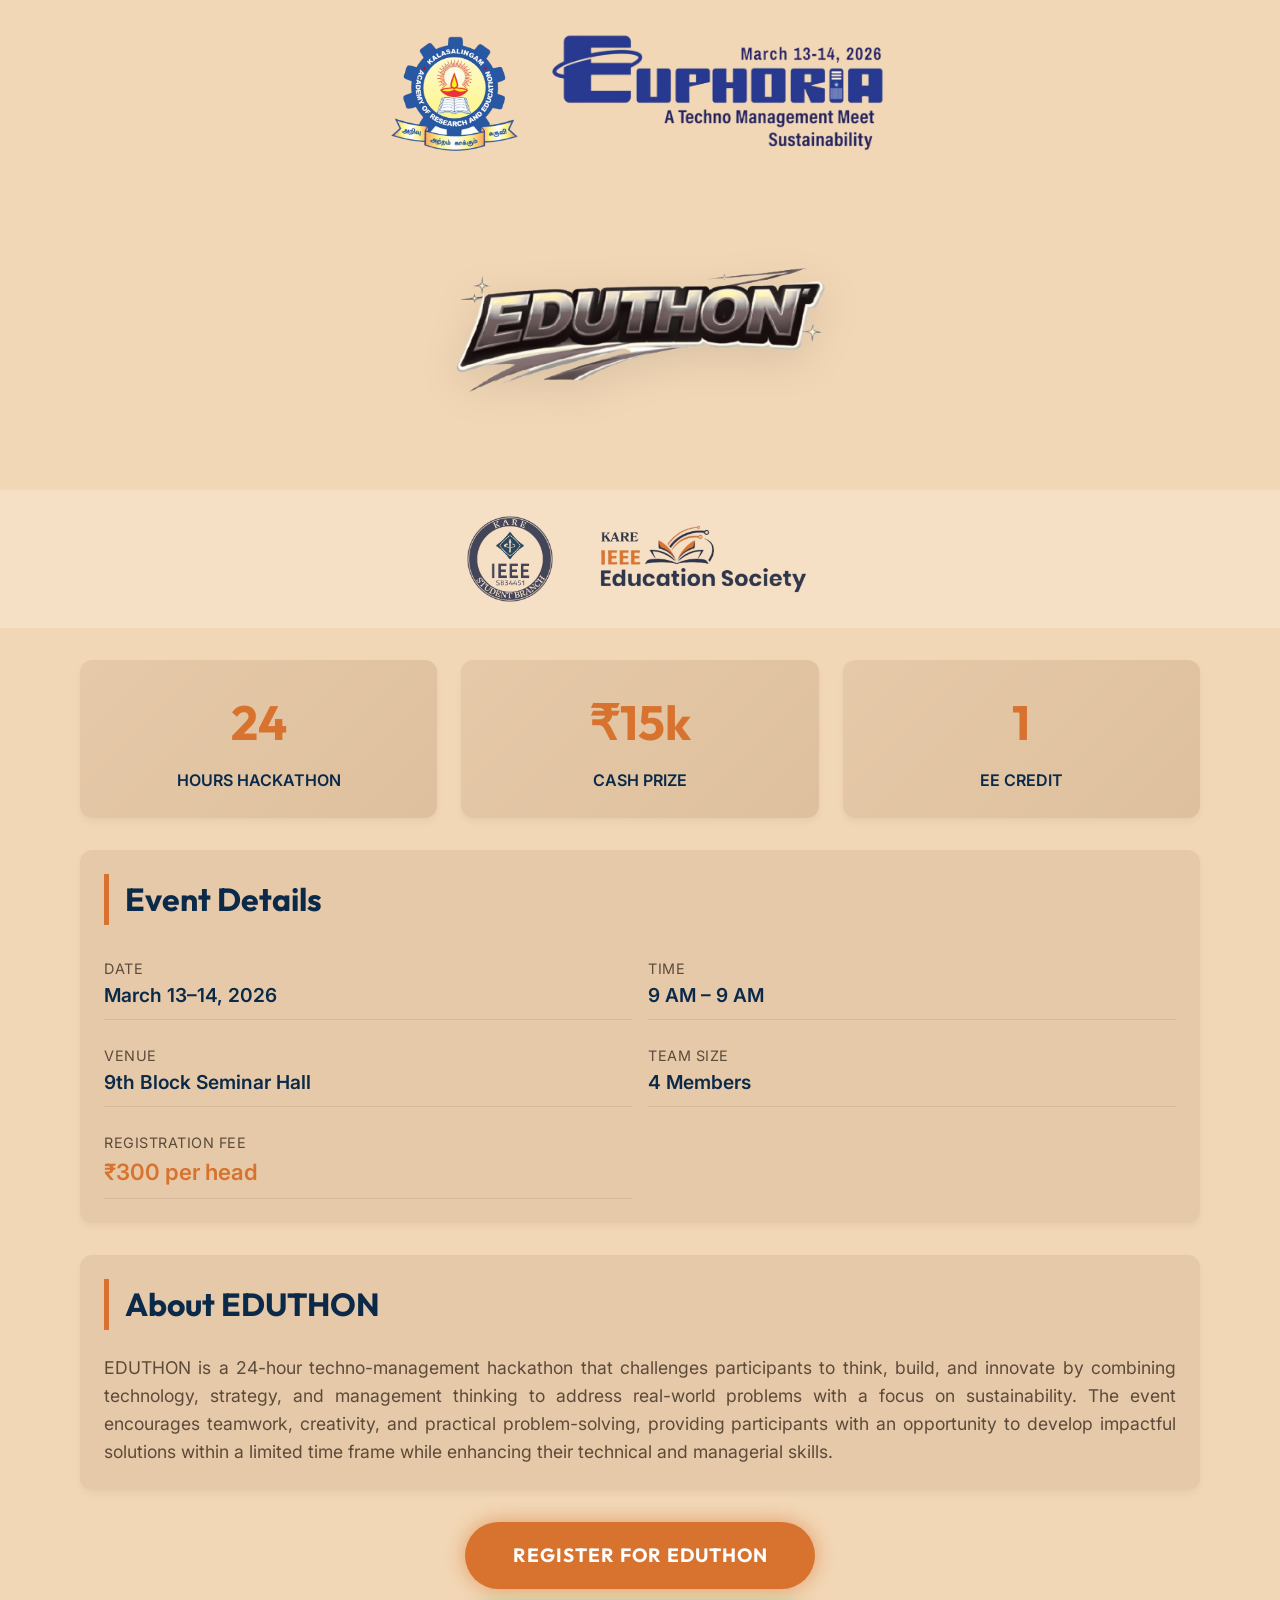
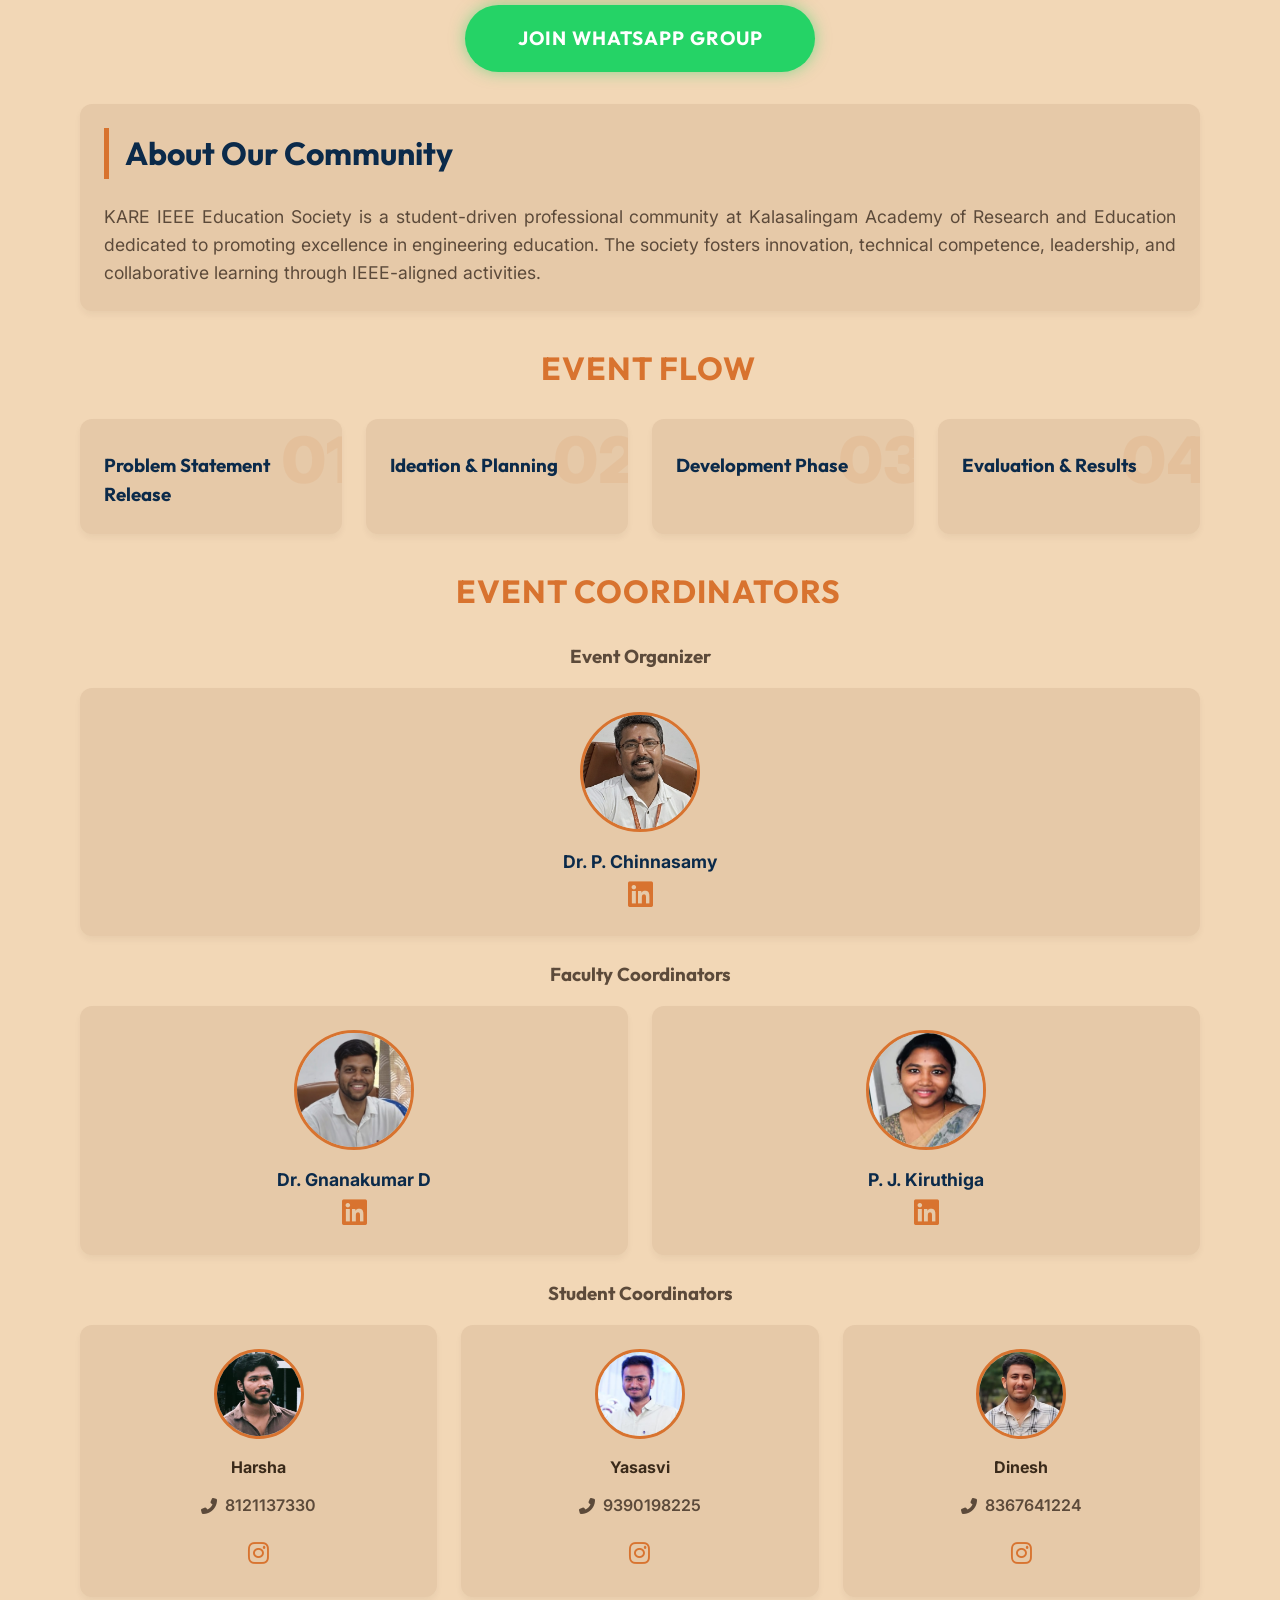
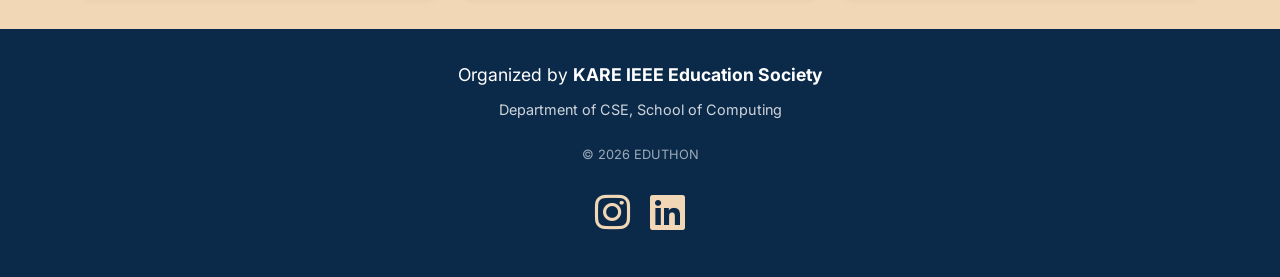
==== index.html @ a3dcdabf "Move project files to root for GitHub Pages" ====
<!DOCTYPE html>
<html lang="en">

<head>
    <meta charset="UTF-8">
    <meta name="viewport" content="width=device-width, initial-scale=1.0">
    <title>EDUTHON 2026</title>
    <!-- Google Fonts: Inter and Outfit for a premium feel -->
    <link rel="preconnect" href="https://fonts.googleapis.com">
    <link rel="preconnect" href="https://fonts.gstatic.com" crossorigin>
    <link
        href="https://fonts.googleapis.com/css2?family=Inter:wght@300;400;500;600;700&family=Outfit:wght@400;600;700&display=swap"
        rel="stylesheet">
    <link rel="stylesheet" href="https://cdnjs.cloudflare.com/ajax/libs/font-awesome/6.4.0/css/all.min.css">
    <link rel="stylesheet" href="style.css">
</head>

<body>

    <header class="hero-section">
        <div class="header-logos">
            <img src="photos/college_logo.png" alt="College Logo" class="header-partner-logo">
            <img src="photos/euphoria_logo.png" alt="Euphoria Logo" class="header-partner-logo">
        </div>
        <div class="hero-content">
            <img src="photos/eduthon_logo.png" alt="EDUTHON" class="eduthon-logo">
        </div>
    </header>

    <!-- LOGO STRIP -->
    <section class="logo-strip">
        <div class="container logo-row">

            <img src="photos/ieee_logo.png" alt="IEEE Logo" class="partner-logo">
            <img src="photos/ieee_eds_logo.png" alt="IEEE Education Society Logo" class="partner-logo">
        </div>
    </section>

    <!-- KEY HIGHLIGHTS -->
    <section class="highlights-section fade-in">
        <div class="container grid-3">
            <div class="card highlight-card">
                <div class="icon-text">24</div>
                <p>Hours Hackathon</p>
            </div>
            <div class="card highlight-card">
                <div class="icon-text">₹15k</div>
                <p>Cash Prize</p>
            </div>
            <div class="card highlight-card">
                <div class="icon-text">1</div>
                <p>EE Credit</p>
            </div>
        </div>
    </section>

    <!-- EVENT INFORMATION -->
    <section class="event-info-section fade-in">
        <div class="container">
            <div class="card info-card">
                <h2 class="section-title">Event Details</h2>
                <div class="info-grid">
                    <div class="info-item">
                        <span class="label">Date</span>
                        <span class="value">March 13–14, 2026</span>
                    </div>
                    <div class="info-item">
                        <span class="label">Time</span>
                        <span class="value">9 AM – 9 AM</span>
                    </div>
                    <div class="info-item">
                        <span class="label">Venue</span>
                        <span class="value">9th Block Seminar Hall</span>
                    </div>
                    <div class="info-item">
                        <span class="label">Team Size</span>
                        <span class="value">4 Members</span>
                    </div>
                    <div class="info-item highlight-cost">
                        <span class="label">Registration Fee</span>
                        <span class="value">₹300 per head</span>
                    </div>
                </div>
            </div>
        </div>
    </section>

    <!-- ABOUT THE EVENT -->
    <section class="about-section fade-in">
        <div class="container">
            <div class="card text-card">
                <h2 class="section-title">About EDUTHON</h2>
                <p class="body-text">
                    EDUTHON is a 24-hour techno-management hackathon that challenges participants to think, build, and
                    innovate by combining technology, strategy, and management thinking to address real-world problems
                    with a focus on sustainability. The event encourages teamwork, creativity, and practical
                    problem-solving, providing participants with an opportunity to develop impactful solutions within
                    a limited time frame while enhancing their technical and managerial skills.
                </p>
            </div>
        </div>
    </section>

    <!-- CALL TO ACTION -->
    <section class="cta-section fade-in">
        <div class="container cta-container">
            <a href="https://euphoria.kalasalingam.ac.in/pages/form/registerform.php" class="btn btn-primary"
                target="_blank">
                Register for EDUTHON
            </a>
            <a href="https://chat.whatsapp.com/HaiMQS2nNc85Xj8vm456Uv?mode=gi_t" class="btn btn-whatsapp"
                target="_blank">
                Join WhatsApp Group
            </a>
        </div>
    </section>

    <!-- ABOUT OUR COMMUNITY -->
    <section class="community-section fade-in">
        <div class="container">
            <div class="card text-card">
                <h2 class="section-title">About Our Community</h2>
                <p class="body-text">
                    KARE IEEE Education Society is a student-driven professional community at
                    Kalasalingam Academy of Research and Education dedicated to promoting excellence
                    in engineering education. The society fosters innovation, technical competence,
                    leadership, and collaborative learning through IEEE-aligned activities.
                </p>
            </div>
        </div>
    </section>

    <!-- EVENT FLOW -->
    <section class="flow-section fade-in">
        <div class="container">
            <h2 class="section-title center-title">Event Flow</h2>
            <div class="flow-grid">
                <div class="card flow-card">
                    <span class="step-number">01</span>
                    <h3>Problem Statement Release</h3>
                </div>
                <div class="card flow-card">
                    <span class="step-number">02</span>
                    <h3>Ideation & Planning</h3>
                </div>
                <div class="card flow-card">
                    <span class="step-number">03</span>
                    <h3>Development Phase</h3>
                </div>
                <div class="card flow-card">
                    <span class="step-number">04</span>
                    <h3>Evaluation & Results</h3>
                </div>
            </div>
        </div>
    </section>

    <!-- EVENT COORDINATORS -->
    <section class="coordinators-section fade-in">
        <div class="container">
            <h2 class="section-title center-title">Event Coordinators</h2>

            <!-- Organizer -->
            <div class="coordinator-group">
                <h3 class="group-title">Event Organizer</h3>
                <div class="card profile-card">
                    <img src="photos/organizer.jpeg" alt="Dr. P. Chinnasamy" class="profile-img">
                    <div class="profile-info">
                        <h4>Dr. P. Chinnasamy</h4>
                        <a href="https://www.linkedin.com/in/dr-p-chinnasamy-52674b3b" target="_blank"
                            class="profile-link"><i class="fab fa-linkedin fa-2x"></i></a>
                    </div>
                </div>
            </div>

            <!-- Faculty -->
            <div class="coordinator-group">
                <h3 class="group-title">Faculty Coordinators</h3>
                <div class="grid-2">
                    <div class="card profile-card">
                        <img src="photos/faculty_1.jpeg" alt="Dr. Gnanakumar D" class="profile-img">
                        <div class="profile-info">
                            <h4>Dr. Gnanakumar D</h4>
                            <a href="https://www.linkedin.com/in/gnanakumar-d" target="_blank" class="profile-link"><i
                                    class="fab fa-linkedin fa-2x"></i></a>
                        </div>
                    </div>
                    <div class="card profile-card">
                        <img src="photos/faculty_2.jpeg" alt="P. J. Kiruthiga" class="profile-img">
                        <div class="profile-info">
                            <h4>P. J. Kiruthiga</h4>
                            <a href="https://www.linkedin.com/in/kiruthiga-pj" target="_blank" class="profile-link"><i
                                    class="fab fa-linkedin fa-2x"></i></a>
                        </div>
                    </div>
                </div>
            </div>

            <!-- Student -->
            <div class="coordinator-group">
                <h3 class="group-title">Student Coordinators</h3>
                <div class="grid-3">
                    <div class="card profile-card simple-profile">
                        <img src="photos/student_1.jpeg" alt="Harsha" class="profile-img small">
                        <h4>Harsha</h4>
                        <a href="tel:+918121137330" class="phone-link"><i class="fas fa-phone fa-flip-horizontal"></i>
                            8121137330</a>
                        <a href="https://www.instagram.com/urs_harsha_133?igsh=Z2Y0eGl3ZTNhd2d6" target="_blank"
                            class="student-insta-link"><i class="fab fa-instagram"></i></a>
                    </div>
                    <div class="card profile-card simple-profile">
                        <img src="../photos/student_2.jpeg" alt="Yasasvi" class="profile-img small">
                        <h4>Yasasvi</h4>
                        <a href="tel:+919390198225" class="phone-link"><i class="fas fa-phone fa-flip-horizontal"></i>
                            9390198225</a>
                        <a href="https://www.instagram.com/yasasvi_reddy______?igsh=NGo5aGl6em45bTdj" target="_blank"
                            class="student-insta-link"><i class="fab fa-instagram"></i></a>
                    </div>
                    <div class="card profile-card simple-profile">
                        <img src="../photos/student_3.jpeg" alt="Dinesh" class="profile-img small">
                        <h4>Dinesh</h4>
                        <a href="tel:+918367641224" class="phone-link"><i class="fas fa-phone fa-flip-horizontal"></i>
                            8367641224</a>
                        <a href="https://www.instagram.com/dinesh._.naidu._.06?igsh=ejYzMWwxYm9odjIy" target="_blank"
                            class="student-insta-link"><i class="fab fa-instagram"></i></a>
                    </div>
                </div>
            </div>
        </div>
    </section>

    <!-- FOOTER -->
    <footer class="footer">
        <div class="container">
            <p class="footer-org">Organized by <strong>KARE IEEE Education Society</strong></p>
            <p class="footer-dept">Department of CSE, School of Computing</p>
            <p class="copyright">&copy; 2026 EDUTHON</p>
            <div class="social-links">
                <a href="https://www.instagram.com/kare_ieee_eds_official?igsh=NXN4azc3Nm1lbXIy" target="_blank"
                    class="social-icon"><i class="fab fa-instagram"></i></a>
                <a href="https://www.linkedin.com/company/ieee-eds-kare-sb/" target="_blank" class="social-icon"><i
                        class="fab fa-linkedin"></i></a>
            </div>
        </div>
    </footer>

    <script src="script.js"></script>
</body>

</html>
---- style.css ----
/* RESET & VARIABLES */
:root {
    /* Color Palette */
    --bg-primary: #F2D7B6;
    /* Cream/Beige */
    --bg-secondary: #E6C9A8;
    /* Light Brown/Sand */
    --text-primary: #3A2A1A;
    /* Dark Brown/Charcoal */
    --text-secondary: #5C4A3A;
    /* Slightly lighter brown */
    --accent-color: #D8732F;
    /* Burnt Orange */
    --whatsapp-green: #25D366;
    --text-dark: #0B2A4A;
    /* Deep Navy/Dark Brown */

    /* Spacing */
    --spacing-sm: 8px;
    --spacing-md: 16px;
    --spacing-lg: 24px;
    --spacing-xl: 32px;

    /* Border Radius */
    --radius-md: 12px;
    --radius-lg: 20px;

    /* Fonts */
    --font-heading: 'Outfit', sans-serif;
    --font-body: 'Inter', sans-serif;
}

* {
    margin: 0;
    padding: 0;
    box-sizing: border-box;
}

body {
    background-color: var(--bg-primary);
    color: var(--text-primary);
    font-family: var(--font-body);
    line-height: 1.6;
    overflow-x: hidden;
}

img {
    max-width: 100%;
    display: block;
}

a {
    text-decoration: none;
    color: inherit;
    transition: opacity 0.3s ease;
}

a:hover {
    opacity: 0.8;
}

/* UTILITY CLASSES */
.container {
    width: 90%;
    max-width: 1200px;
    margin: 0 auto;
    padding: 0 var(--spacing-md);
}

.text-center {
    text-align: center;
}

.section-title {
    font-family: var(--font-heading);
    font-size: 2rem;
    font-weight: 700;
    color: var(--text-dark);
    margin-bottom: var(--spacing-lg);
    border-left: 5px solid var(--accent-color);
    padding-left: var(--spacing-md);
}

.center-title {
    border-left: none;
    text-align: center;
    color: var(--accent-color);
    text-transform: uppercase;
    letter-spacing: 1px;
}

/* CARD STYLES */
.card {
    background-color: var(--bg-secondary);
    border-radius: var(--radius-md);
    padding: var(--spacing-lg);
    box-shadow: 0 4px 6px rgba(58, 42, 26, 0.05);
    /* Subtle shadow using dark brown */
    transition: transform 0.3s ease, box-shadow 0.3s ease;
}

.card:hover {
    transform: translateY(-5px);
    box-shadow: 0 10px 15px rgba(58, 42, 26, 0.1);
}

/* HERO SECTION */
.hero-section {
    position: relative;
    padding: var(--spacing-xl) 0;
    text-align: center;
    min-height: 50vh;
    display: flex;
    flex-direction: column;
    align-items: center;
    justify-content: center;
}

.header-logos {
    display: flex;
    justify-content: center;
    align-items: center;
    gap: var(--spacing-lg);
    margin-bottom: var(--spacing-lg);
    width: 100%;
}

.header-partner-logo {
    height: 120px;
    /* Adjustable based on preference */
    width: auto;
    object-fit: contain;
}

.eduthon-logo {
    max-width: 500px;
    width: 100%;
    margin: 0 auto;
    /* Hero is mainly for this logo */
    filter: drop-shadow(0 10px 20px rgba(0, 0, 0, 0.1));
}

/* LOGO STRIP */
.logo-strip {
    padding: var(--spacing-lg) 0;
    background-color: rgba(255, 255, 255, 0.2);
    /* Slight contrast */
    margin-bottom: var(--spacing-xl);
}

.logo-row {
    display: flex;
    justify-content: center;
    align-items: center;
    gap: var(--spacing-xl);
    flex-wrap: wrap;
}

.partner-logo {
    height: 90px;
    width: auto;
    opacity: 0.9;
    mix-blend-mode: multiply;
    /* Blends better with cream bg */
}

/* GRID SYSTEMS */
.grid-3 {
    display: grid;
    grid-template-columns: repeat(auto-fit, minmax(250px, 1fr));
    gap: var(--spacing-lg);
}

.grid-2 {
    display: grid;
    grid-template-columns: repeat(auto-fit, minmax(300px, 1fr));
    gap: var(--spacing-lg);
}

/* HIGHLIGHTS */
.highlights-section {
    margin-bottom: var(--spacing-xl);
}

.highlight-card {
    text-align: center;
    background: linear-gradient(135deg, var(--bg-secondary), #dec09e);
}

.icon-text {
    font-family: var(--font-heading);
    font-size: 3rem;
    font-weight: 700;
    color: var(--accent-color);
    margin-bottom: var(--spacing-sm);
}

.highlight-card p {
    font-weight: 600;
    color: var(--text-dark);
    text-transform: uppercase;
}

/* EVENT INFO */
.event-info-section {
    margin-bottom: var(--spacing-xl);
}

.info-grid {
    display: grid;
    grid-template-columns: 1fr;
    gap: var(--spacing-md);
}

@media (min-width: 600px) {
    .info-grid {
        grid-template-columns: repeat(2, 1fr);
    }
}

.info-item {
    display: flex;
    flex-direction: column;
    padding: var(--spacing-sm) 0;
    border-bottom: 1px solid rgba(58, 42, 26, 0.1);
}

.info-item .label {
    font-size: 0.9rem;
    color: var(--text-secondary);
    text-transform: uppercase;
    letter-spacing: 0.5px;
}

.info-item .value {
    font-size: 1.2rem;
    font-weight: 600;
    color: var(--text-dark);
}

.highlight-cost .value {
    color: var(--accent-color);
    font-size: 1.4rem;
}

/* ABOUT & COMMUNITY */
.about-section,
.community-section {
    margin-bottom: var(--spacing-xl);
}

.body-text {
    font-size: 1.1rem;
    color: var(--text-secondary);
    text-align: justify;
}

/* CALL TO ACTION */
.cta-section {
    margin-bottom: var(--spacing-xl);
    text-align: center;
}

.cta-container {
    display: flex;
    flex-direction: column;
    align-items: center;
    gap: var(--spacing-md);
}

.btn {
    display: inline-block;
    padding: 18px 40px;
    border-radius: 50px;
    font-family: var(--font-heading);
    font-weight: 700;
    font-size: 1.2rem;
    text-transform: uppercase;
    letter-spacing: 1px;
    width: 100%;
    max-width: 350px;
    transition: all 0.3s ease;
    box-shadow: 0 4px 10px rgba(0, 0, 0, 0.1);
}

.btn-primary {
    background-color: var(--accent-color);
    color: #fff;
    box-shadow: 0 0 20px rgba(216, 115, 47, 0.6);
    animation: pulse 2s infinite;
}

.btn-primary:hover {
    background-color: #bf6426;
    transform: translateY(-2px);
    box-shadow: 0 0 30px rgba(216, 115, 47, 0.8);
}

.btn-whatsapp {
    background-color: var(--whatsapp-green);
    color: #fff;
    box-shadow: 0 0 15px rgba(37, 211, 102, 0.5);
}

.btn-whatsapp:hover {
    background-color: #1ebc57;
    transform: translateY(-2px);
    box-shadow: 0 0 25px rgba(37, 211, 102, 0.7);
}

/* EVENT FLOW */
.flow-section {
    margin-bottom: var(--spacing-xl);
}

.flow-grid {
    display: grid;
    grid-template-columns: repeat(auto-fit, minmax(200px, 1fr));
    gap: var(--spacing-lg);
}

.flow-card {
    position: relative;
    padding-top: var(--spacing-xl);
    overflow: hidden;
}

.step-number {
    position: absolute;
    top: -10px;
    right: -10px;
    font-size: 4rem;
    font-weight: 900;
    color: rgba(216, 115, 47, 0.1);
    /* Transparent accent */
    z-index: 0;
}

.flow-card h3 {
    position: relative;
    z-index: 1;
    font-family: var(--font-heading);
    color: var(--text-dark);
}

/* COORDINATORS */
.coordinators-section {
    margin-bottom: var(--spacing-xl);
}

.group-title {
    text-align: center;
    margin: var(--spacing-lg) 0 var(--spacing-md);
    color: var(--text-secondary);
    font-family: var(--font-heading);
}

.profile-card {
    display: flex;
    flex-direction: column;
    align-items: center;
    text-align: center;
    gap: var(--spacing-sm);
}

.profile-img {
    width: 120px;
    height: 120px;
    border-radius: 50%;
    object-fit: cover;
    border: 3px solid var(--accent-color);
    margin-bottom: var(--spacing-sm);
    background-color: #ddd;
    /* Placeholder color */
}

.profile-img.small {
    width: 90px;
    height: 90px;
}

.profile-info h4 {
    font-size: 1.1rem;
    color: var(--text-dark);
    margin-bottom: 4px;
}

.profile-link {
    font-size: 0.9rem;
    color: var(--accent-color);
    text-decoration: underline;
}

.simple-profile p {
    font-weight: 600;
    color: var(--text-secondary);
}

/* Phone Links */
.phone-link {
    display: flex;
    align-items: center;
    justify-content: center;
    gap: 8px;
    margin-top: 5px;
    font-weight: 600;
    color: var(--text-secondary);
    transition: color 0.3s ease;
}

.phone-link:hover {
    color: var(--accent-color);
}

.student-insta-link {
    display: inline-block;
    color: var(--accent-color);
    font-size: 1.5rem;
    margin-top: 8px;
    transition: transform 0.3s ease;
}

.student-insta-link:hover {
    transform: scale(1.1);
}

/* FOOTER */
.footer {
    background-color: var(--text-dark);
    color: #fff;
    /* Lightened cream */
    padding: var(--spacing-xl) 0;
    text-align: center;
}

.footer-org {
    font-size: 1.1rem;
    margin-bottom: var(--spacing-sm);
}

.footer-dept {
    font-size: 0.9rem;
    opacity: 0.8;
    margin-bottom: var(--spacing-lg);
}

.copyright {
    font-size: 0.8rem;
    opacity: 0.6;
    margin-bottom: var(--spacing-md);
}

.social-links {
    display: flex;
    justify-content: center;
    gap: 20px;
}

.social-icon {
    font-size: 2.5rem;
    color: var(--bg-primary);
    /* Cream color for footer icons */
    transition: color 0.3s ease, transform 0.3s ease;
}

.social-icon:hover {
    color: var(--accent-color);
    transform: translateY(-3px);
}

/* ANIMATIONS */
.fade-in {
    opacity: 0;
    transform: translateY(20px);
    transition: opacity 0.6s ease-out, transform 0.6s ease-out;
}

.fade-in.visible {
    opacity: 1;
    transform: translateY(0);
}

@keyframes pulse {
    0% {
        box-shadow: 0 0 0 0 rgba(216, 115, 47, 0.7);
    }

    70% {
        box-shadow: 0 0 0 15px rgba(216, 115, 47, 0);
    }

    100% {
        box-shadow: 0 0 0 0 rgba(216, 115, 47, 0);
    }
}

/* RESPONSIVE */
@media (max-width: 600px) {
    .section-title {
        font-size: 1.5rem;
    }

    .logo-row {
        gap: var(--spacing-md);
    }

    .partner-logo {
        height: 40px;
    }

    .highlights-section .grid-3 {
        grid-template-columns: 1fr;
    }
}
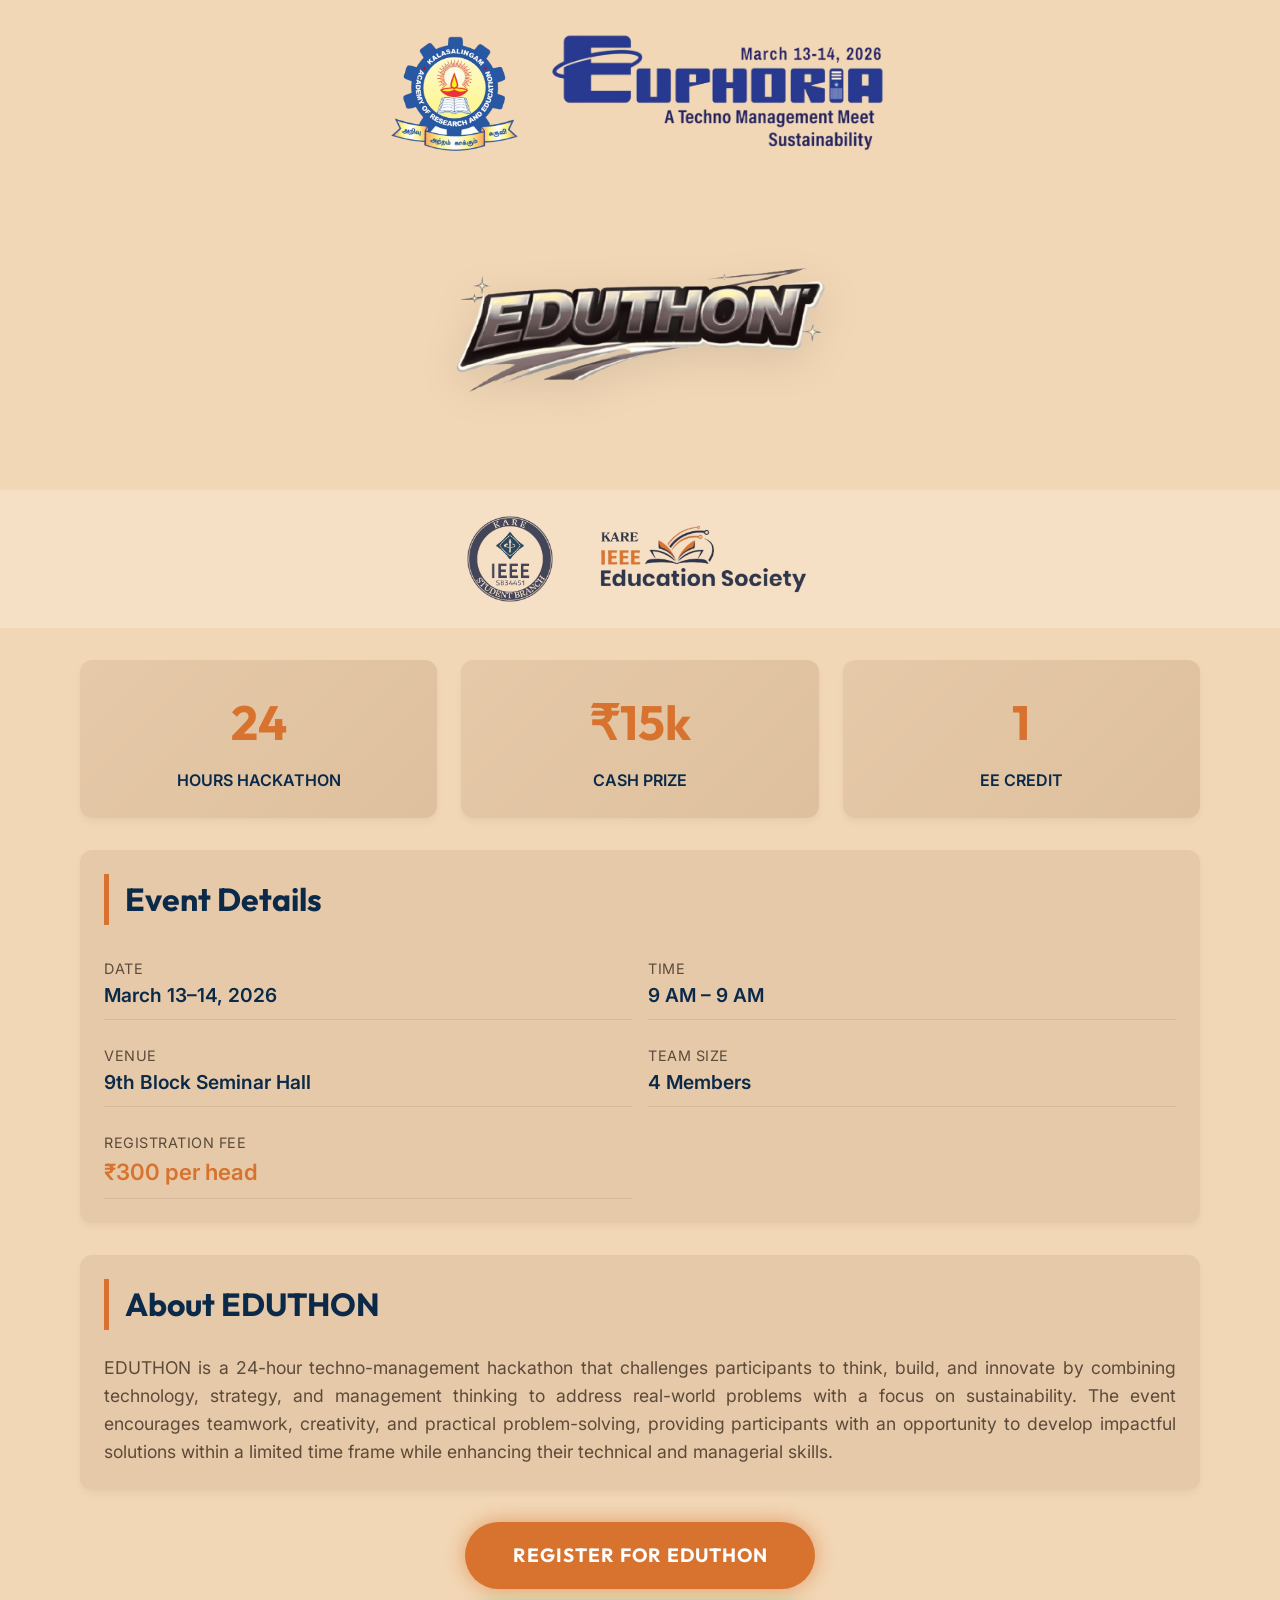
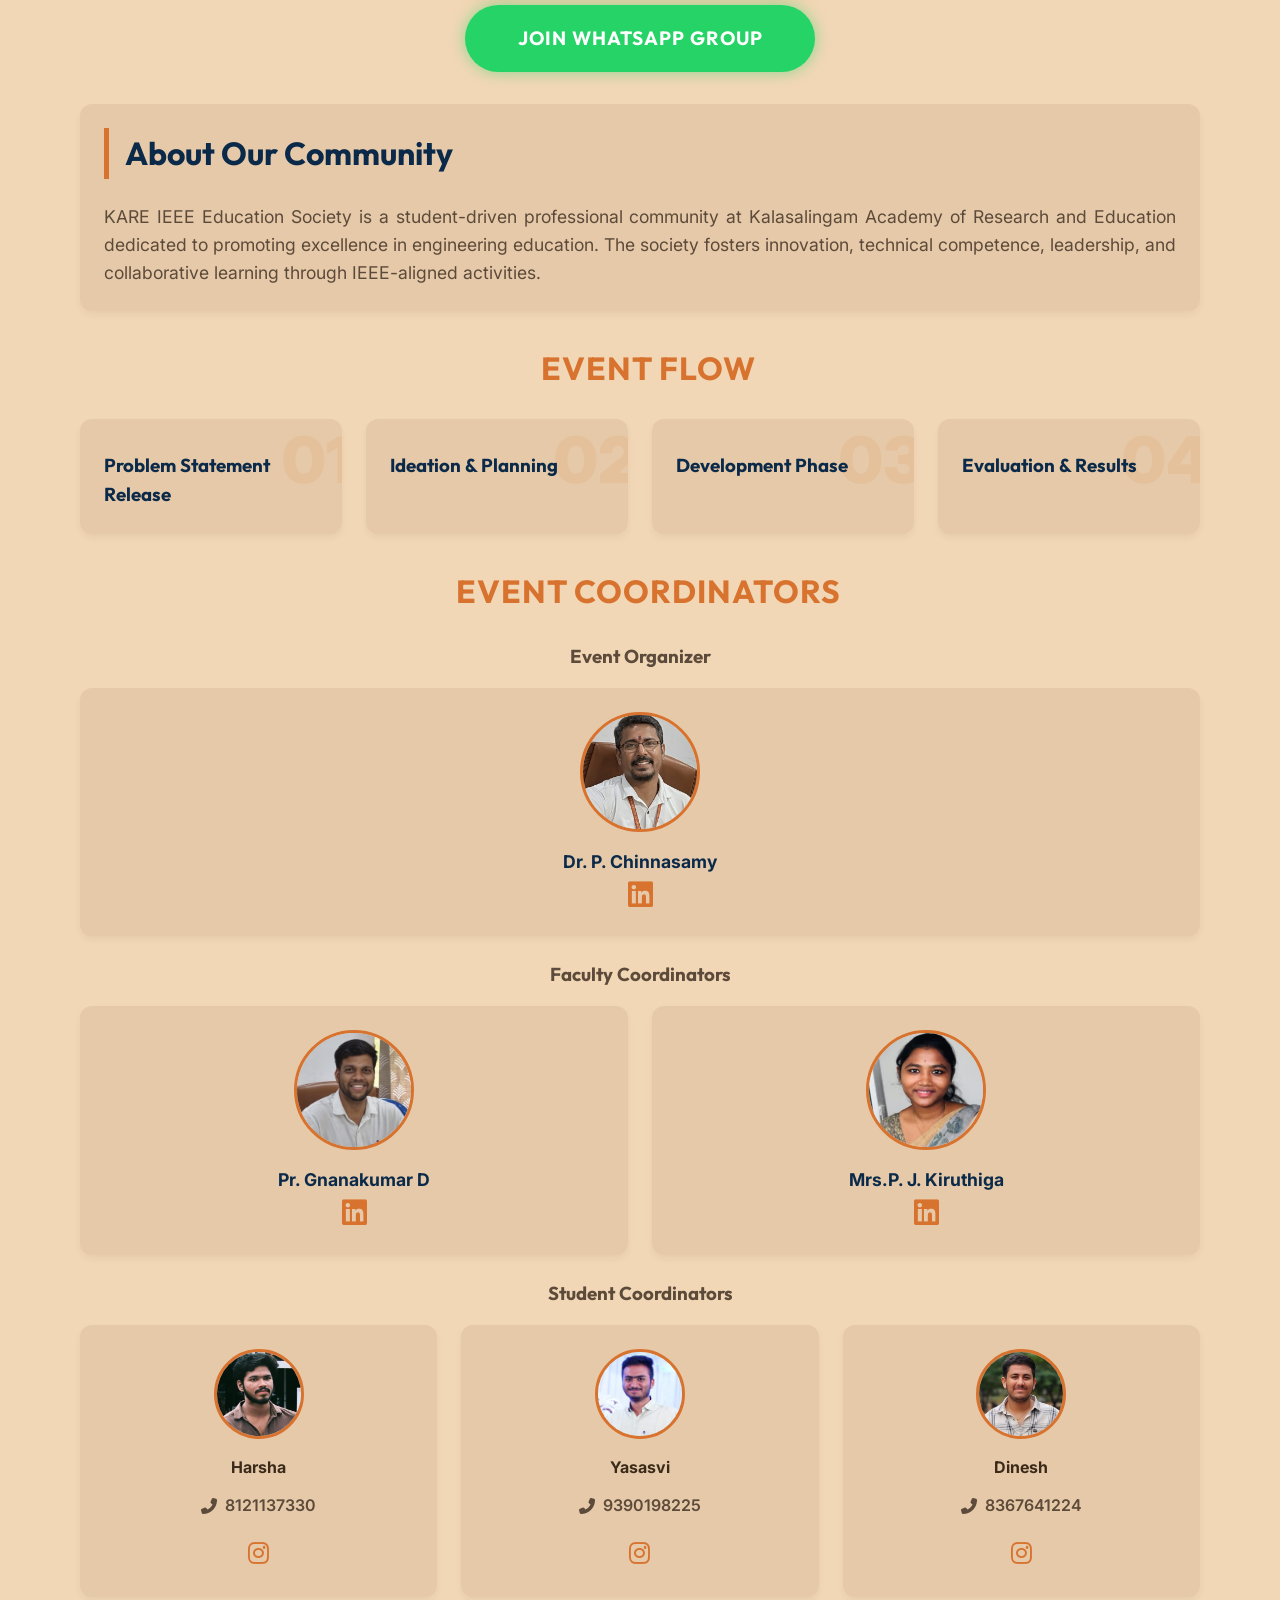
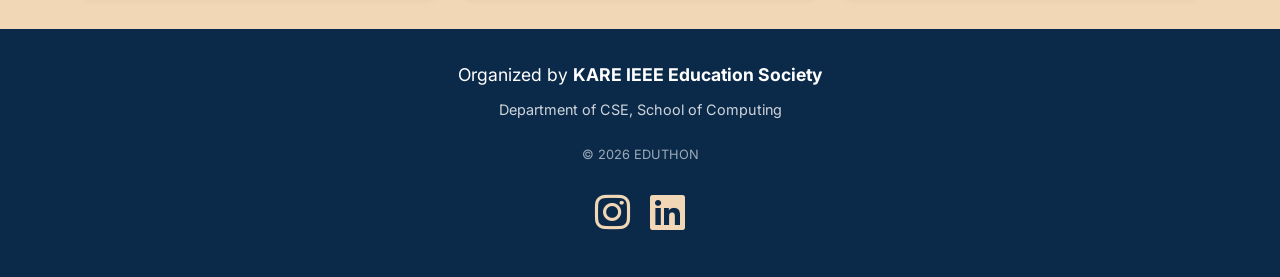
==== commit 4ca304f9: "Update1" ====
--- a/index.html
+++ b/index.html
@@ -180,7 +180,7 @@
                     <div class="card profile-card">
                         <img src="photos/faculty_1.jpeg" alt="Dr. Gnanakumar D" class="profile-img">
                         <div class="profile-info">
-                            <h4>Dr. Gnanakumar D</h4>
+                            <h4>Pr. Gnanakumar D</h4>
                             <a href="https://www.linkedin.com/in/gnanakumar-d" target="_blank" class="profile-link"><i
                                     class="fab fa-linkedin fa-2x"></i></a>
                         </div>
@@ -188,7 +188,7 @@
                     <div class="card profile-card">
                         <img src="photos/faculty_2.jpeg" alt="P. J. Kiruthiga" class="profile-img">
                         <div class="profile-info">
-                            <h4>P. J. Kiruthiga</h4>
+                            <h4>Mrs.P. J. Kiruthiga</h4>
                             <a href="https://www.linkedin.com/in/kiruthiga-pj" target="_blank" class="profile-link"><i
                                     class="fab fa-linkedin fa-2x"></i></a>
                         </div>
@@ -238,7 +238,7 @@
             <div class="social-links">
                 <a href="https://www.instagram.com/kare_ieee_eds_official?igsh=NXN4azc3Nm1lbXIy" target="_blank"
                     class="social-icon"><i class="fab fa-instagram"></i></a>
-                <a href="https://www.linkedin.com/company/ieee-eds-kare-sb/" target="_blank" class="social-icon"><i
+                <a href="https://www.linkedin.com/in/ieee-education-society-kare-97b490381?utm_source=share&utm_campaign=share_via&utm_content=profile&utm_medium=android_app" target="_blank" class="social-icon"><i
                         class="fab fa-linkedin"></i></a>
             </div>
         </div>
@@ -247,4 +247,4 @@
     <script src="script.js"></script>
 </body>
 
-</html>+</html>
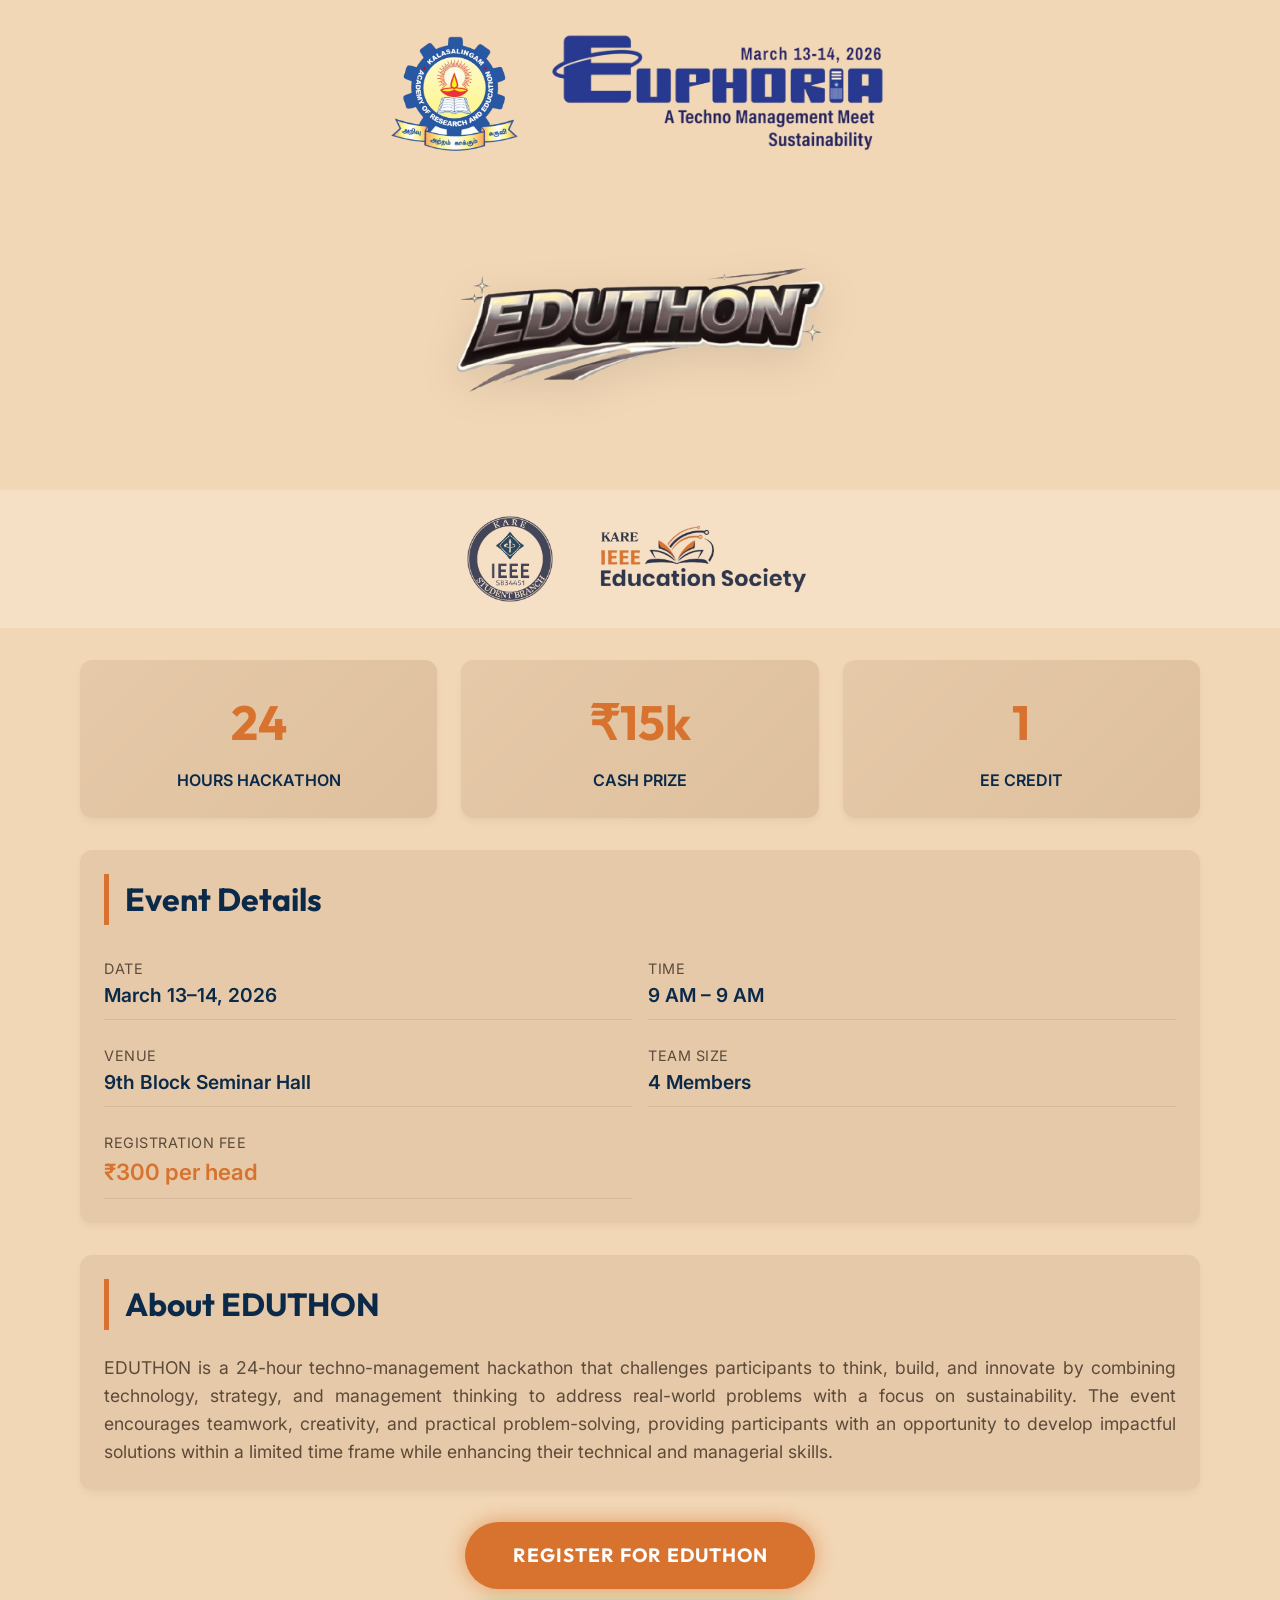
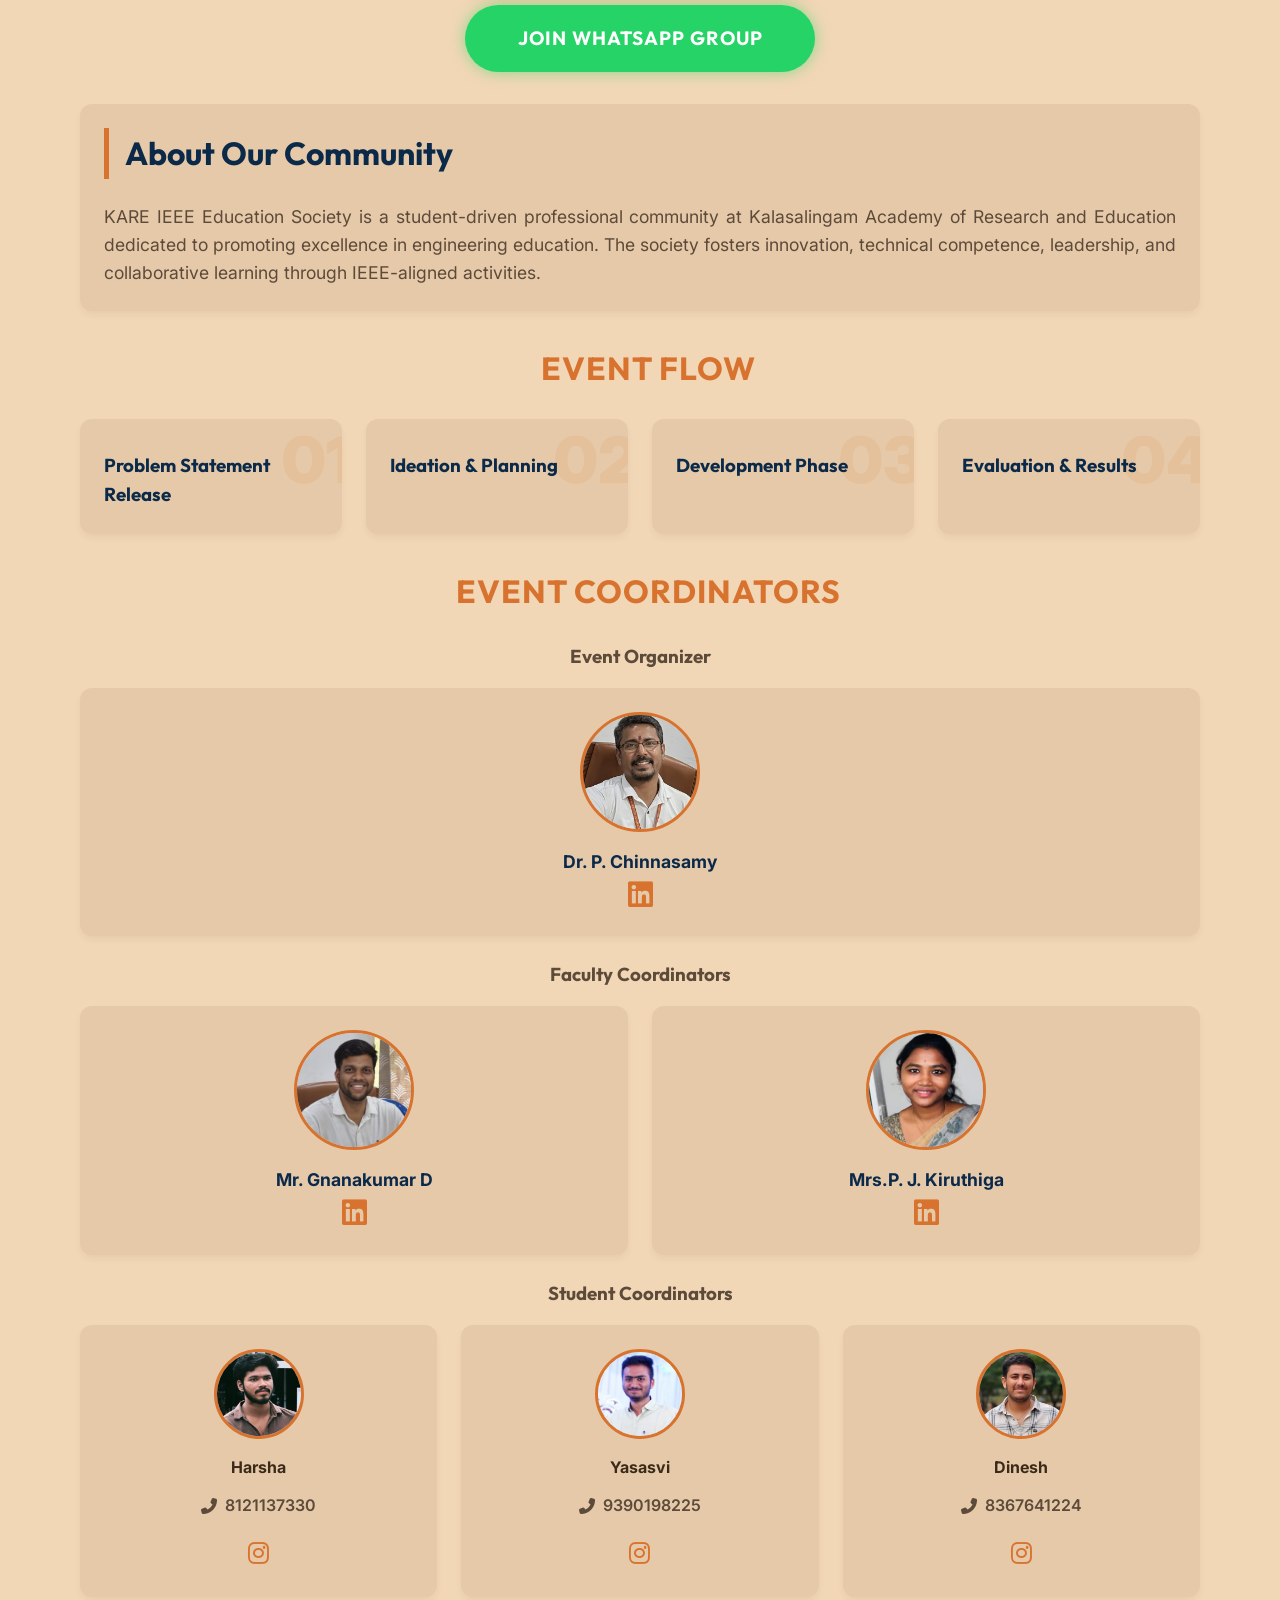
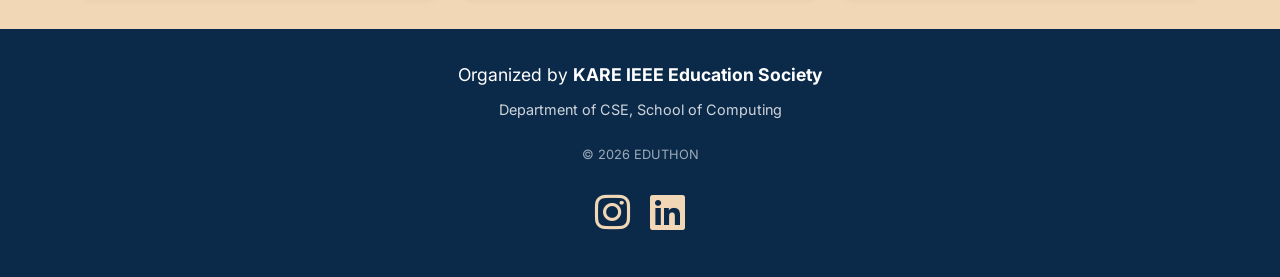
==== commit b082123c: "Update" ====
--- a/index.html
+++ b/index.html
@@ -180,7 +180,7 @@
                     <div class="card profile-card">
                         <img src="photos/faculty_1.jpeg" alt="Dr. Gnanakumar D" class="profile-img">
                         <div class="profile-info">
-                            <h4>Pr. Gnanakumar D</h4>
+                            <h4>Mr. Gnanakumar D</h4>
                             <a href="https://www.linkedin.com/in/gnanakumar-d" target="_blank" class="profile-link"><i
                                     class="fab fa-linkedin fa-2x"></i></a>
                         </div>
